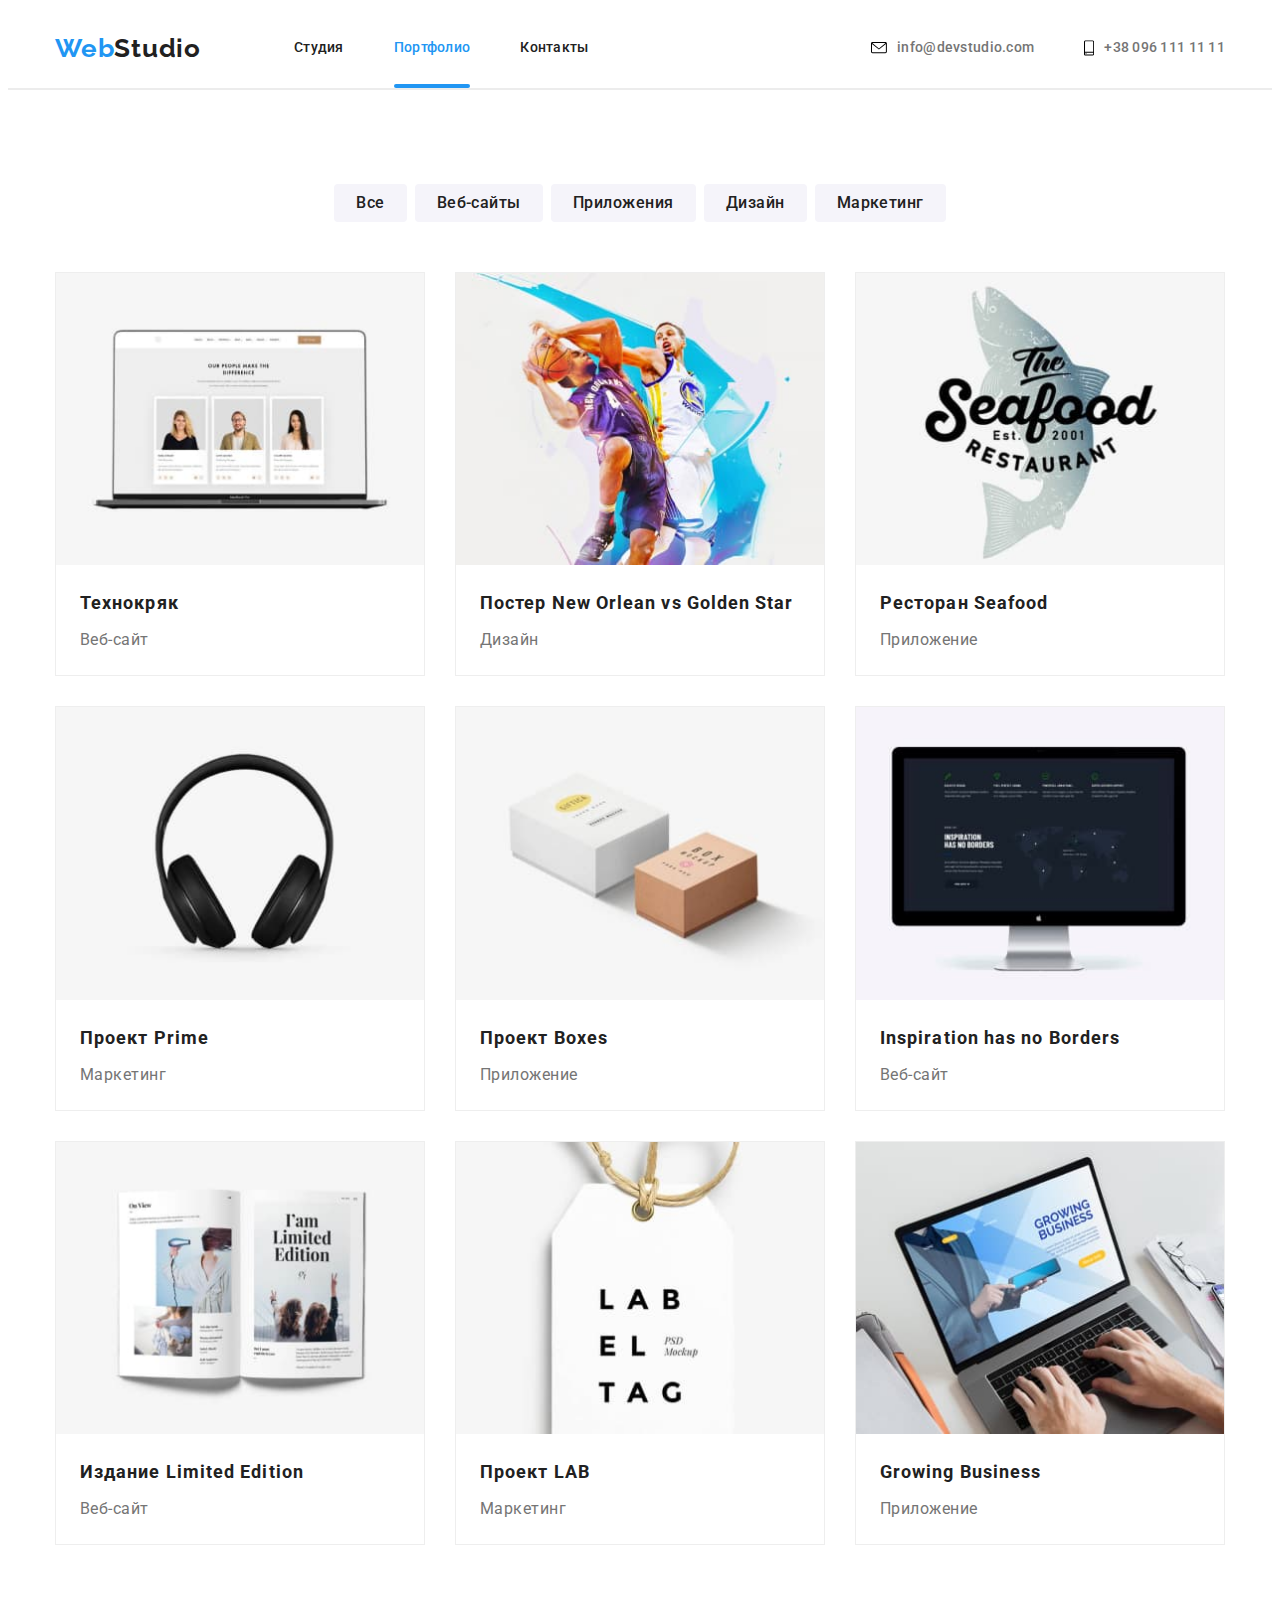
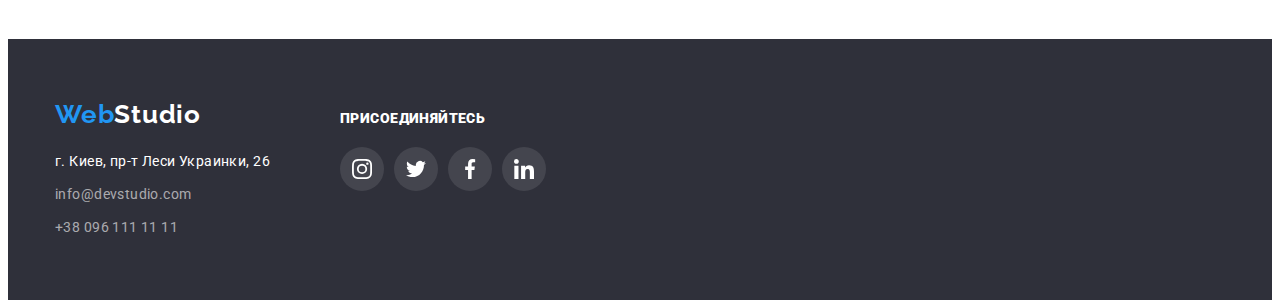
==== portfolio.html @ 7e3b8bc2 "Homework-05 copy" ====
<!DOCTYPE html>
<html lang="ru">
<head>
    <meta charset="UTF-8">
    <meta name="viewport" content="width=device-width, initial-scale=1.0">
    <link href="https://fonts.googleapis.com/css2?family=Raleway:wght@700&family=Roboto:wght@400;500;700;900&display=swap" rel="stylesheet">
    <link rel="stylesheet" href="https://cdnjs.cloudflare.com/ajax/libs/modern-normalize/1.0.0/modern-normalize.min.css" integrity="sha512-ISS7cAi1PEhQ8jnbJpJZMd29NlhNj4AWYyLOSp2CE/CsHxTCu+r+t0D2yoJudVrd0/8fTVPUVDzY5Tvli75u/g==" crossorigin="anonymous" />
    <link rel="stylesheet" href="./css/styles.css">
    <title>WebStudio</title>
</head>
<body>
    <header>
        <div class="container header">
            <nav class="nav">
                    <a href="./index.html" class="logo">Web<span class="logo-header">Studio</span></a>
                <ul class="list site-nav">
                    <li>
                        <a href="./index.html" class="nav-link">Студия</a>
                    </li>
                    <li>
                        <a href="./portfolio.html" class="nav-link current">Портфолио</a>
                    </li>
                    <li>
                        <a href="#contacts" class="nav-link">Контакты</a>
                    </li>
                </ul>
            </nav>
    
            <ul class="list contacts">
                <li>
                    <a href="mailto:info@devstudio.com" class="contacts-header">
                        <svg class="icon-contacts" width="16" height="12">
                            <use href="./imeges/icons/sprite.svg#icon-envelope"></use>
                        </svg>
                        info@devstudio.com
                    </a>
                </li>
                <li>
                    <a href="tel:+380961111111" class="contacts-header">
                        <svg class="icon-contacts" width="10" height="16">
                            <use href="./imeges/icons/sprite.svg#icon-smartphone"></use>
                        </svg>
                        +38 096 111 11 11
                    </a>
                </li>
            </ul>
        </div>
    </header>
        <span class="line"></span>
    <main>
        <div class="container">
                <h1 class="visually-hidden">Портфолио</h1>
            <ul class="list filter">
                <li>
                    <button type="button" class="btn">Все</button>
                </li>
                <li>
                    <button type="button" class="btn">Веб-сайты</button>
                </li>
                <li>
                    <button type="button" class="btn">Приложения</button>
                </li>
                <li>
                    <button type="button" class="btn">Дизайн</button>
                </li>
                <li>
                    <button type="button" class="btn">Маркетинг</button>
                </li>
            </ul>
        </div>

        <section class="portfolio-section">
            <div class="container">
                <h2 class="visually-hidden">Примеры наших работ</h2>

                <ul class="list portfolio">
                    <li class="portfolio-list">
                        <a class="portfolio-link" href="">
                            <div class="portfolio-thumb">
                                <img src="./imeges/portfolio/img-1.jpg" width="370" height="294" alt="Страница сайта на ноутбуке">  
                                <div class="portfolio-overlay">
                                    <p class="hidden-text">Технокряк это современная площадка распространения коронавируса. Компании используют эту платформу для цифрового шпионажа и атак на защищённые сервера конкурентов.</p>
                                </div>
                            </div> 
                            <h3 class="examples">Технокряк</h3>
                            <p class="examples-item">Веб-сайт</p>
                        </a>
                    </li>

                    <li class="portfolio-list">
                        <a class="portfolio-link" href="">
                            <div class="portfolio-thumb">
                                <img src="./imeges/portfolio/img-2.jpg" width="370" height="294" alt="Два баскетболиста с мячом">
                                <div class="portfolio-overlay">
                                    <p class="hidden-text">Технокряк это современная площадка распространения коронавируса. Компании используют эту платформу для цифрового шпионажа и атак на защищённые сервера конкурентов.</p>
                                </div>
                            </div>
                            <h3 class="examples">Постер New Orlean vs Golden Star</h3>
                            <p class="examples-item">Дизайн</p>
                        </a>
                    </li>

                    <li class="portfolio-list">
                        <a class="portfolio-link" href="">
                            <div class="portfolio-thumb">
                                <img src="./imeges/portfolio/img-3.jpg" width="370" height="294" alt="Логотип ресторана - название на фоне рыбы">
                                <div class="portfolio-overlay">
                                    <p class="hidden-text">Технокряк это современная площадка распространения коронавируса. Компании используют эту платформу для цифрового шпионажа и атак на защищённые сервера конкурентов.</p>
                                </div>
                            </div>
                            <h3 class="examples">Ресторан Seafood</h3>
                            <p class="examples-item">Приложение</p>
                        </a>
                    </li>

                    <li class="portfolio-list">
                        <a class="portfolio-link" href="">
                            <div class="portfolio-thumb">
                                <img src="./imeges/portfolio/img-4.jpg" width="370" height="294" alt="Наушники">
                                <div class="portfolio-overlay">
                                    <p class="hidden-text">Технокряк это современная площадка распространения коронавируса. Компании используют эту платформу для цифрового шпионажа и атак на защищённые сервера конкурентов.</p>
                                </div>
                            </div>
                            <h3 class="examples">Проект Prime</h3>
                            <p class="examples-item">Маркетинг</p>
                        </a>
                    </li>

                    <li class="portfolio-list">
                        <a class="portfolio-link" href="">
                            <div class="portfolio-thumb">
                                <img src="./imeges/portfolio/img-5.jpg" width="370" height="294" alt="Две коробки">
                                <div class="portfolio-overlay">
                                    <p class="hidden-text">Технокряк это современная площадка распространения коронавируса. Компании используют эту платформу для цифрового шпионажа и атак на защищённые сервера конкурентов.</p>
                                </div>
                            </div>
                            <h3 class="examples">Проект Boxes</h3>
                            <p class="examples-item">Приложение</p>
                        </a>
                    </li>

                    <li class="portfolio-list">
                        <a class="portfolio-link" href="">
                            <div class="portfolio-thumb">
                                <img src="./imeges/portfolio/img-6.jpg" width="370" height="294" alt="Монитор компьютера">
                                <div class="portfolio-overlay">
                                    <p class="hidden-text">Технокряк это современная площадка распространения коронавируса. Компании используют эту платформу для цифрового шпионажа и атак на защищённые сервера конкурентов.</p>
                                </div>
                            </div>
                            <h3 class="examples">Inspiration has no Borders</h3>
                            <p class="examples-item">Веб-сайт</p>
                        </a>
                    </li>

                    <li class="portfolio-list">
                        <a class="portfolio-link" href="">
                            <div class="portfolio-thumb">
                                <img src="./imeges/portfolio/img-7.jpg" width="370" height="294" alt="Страницы журнала">
                                <div class="portfolio-overlay">
                                    <p class="hidden-text">Технокряк это современная площадка распространения коронавируса. Компании используют эту платформу для цифрового шпионажа и атак на защищённые сервера конкурентов.</p>
                                </div>
                            </div>
                            <h3 class="examples">Издание Limited Edition</h3>
                            <p class="examples-item">Веб-сайт</p>
                        </a>
                    </li>

                    <li class="portfolio-list">
                        <a class="portfolio-link" href="">
                            <div class="portfolio-thumb">
                                <img src="./imeges/portfolio/img-8.jpg" width="370" height="294" alt="Ярлык">
                                <div class="portfolio-overlay">
                                    <p class="hidden-text">Технокряк это современная площадка распространения коронавируса. Компании используют эту платформу для цифрового шпионажа и атак на защищённые сервера конкурентов.</p>
                                </div>
                            </div>
                            <h3 class="examples">Проект LAB</h3>
                            <p class="examples-item">Маркетинг</p>
                        </a>
                    </li>

                    <li class="portfolio-list">
                        <a class="portfolio-link" href="">
                            <div class="portfolio-thumb">
                                <img src="./imeges/portfolio/img-9.jpg" width="370" height="294" alt="Открытый ноутбук, руки на клавиатуре">
                                <div class="portfolio-overlay">
                                    <p class="hidden-text">Технокряк это современная площадка распространения коронавируса. Компании используют эту платформу для цифрового шпионажа и атак на защищённые сервера конкурентов.</p>
                                </div>
                            </div>
                            <h3 class="examples">Growing Business</h3>
                            <p class="examples-item">Приложение</p>
                        </a>
                    </li>
                </ul>
            </div>
        </section>
    </main>

    <footer id="contacts" class="footer">
        <div class="container footer-flexbox">
            <div class="address-container">
                <a href="./index.html" class="logo">Web<span class="logo-footer">Studio</span></a>
                <address class="address-flexbox">
                    <p class="address">г. Киев, пр-т Леси Украинки, 26</p>
                    <a href="mailto:info@devstudio.com" class="contacts-footer">info@devstudio.com</a>
                    <a href="tel:+380961111111" class="contacts-footer">+38 096 111 11 11</a>
                </address>
            </div>
        
            <div class="join-container">
                <p class="join">Присоединяйтесь</p>
                <ul class="list social">
                    <li>
                        <a href="" class="our-social-links">
                            <svg class="social-icons">
                                <use href="./imeges/icons/sprite.svg#icon-instagram"></use>
                            </svg>
                        </a>
                    </li>
                    <li>
                        <a href="" class="our-social-links">
                            <svg class="social-icons">
                                <use href="./imeges/icons/sprite.svg#icon-twitter"></use>
                            </svg>
                        </a>
                    </li>
                    <li>
                        <a href="" class="our-social-links">
                            <svg class="social-icons">
                                <use href="./imeges/icons/sprite.svg#icon-facebook"></use>
                            </svg>
                        </a>
                    </li>
                    <li>
                        <a href="" class="our-social-links">
                            <svg class="social-icons">
                                <use href="./imeges/icons/sprite.svg#icon-linkedin"></use>
                            </svg>
                        </a>
                    </li>
                </ul>
            </div>
        </div>
    </footer>
    
</body>
</html>
---- css/styles.css ----
/* BACKGROUND: 
main color #FFFFFF
butt0n + team section bg color #F5F4FA 
header #FFFFFF
footer (secondary bg color) #2F303A */

/* TEXT COLOR: */
/* main title color #212121 */
/* main text (p) color #757575 */
/* accent & hover effect #2196F3 */
/* h1 title + buttom text #FFFFFF */
/* footer text primary color #FFFFFF 
    secondary text color rgba(255, 255, 255, 0.6) */

    html {
        box-sizing: border-box;
    }

    *,
    *::before,
    *::after {
        box-sizing: inherit;
    }

    img {
        display: inline-block;
        max-width: 100%;
        height: auto;
    }

    h1,
    h2,
    h3,
    p {
      margin-top: 0;
    }

    a {
        text-decoration: none;
    }



    :root {
        --primary-text-color: #757575;
        --title-text-color: #212121;
        --accent-color: #2196F3;
        --primary-bg-color: #FFFFFF;
        --secondary-bg-color: #2F303A;
        --primary-button-color: #F5F4FA;

    }

    body {
        background-color: var(--primary-bg-color);
        color: var(--primary-text-color);
    }

    img {
        display: block;
        max-width: 100%;
        height: auto;
    }

    .list {
        padding: 0px;
        margin: 0px;
        list-style: none;
    }

    .visually-hidden {
        position: absolute !important;
        clip: rect(1px 1px 1px 1px);
        clip: rect(1px, 1px, 1px, 1px);
        padding:0 !important;
        border:0 !important;
        height: 1px !important; 
        width: 1px !important; 
        overflow: hidden;
    }

    .logo {
        font-family: Raleway, sans-serif;
        font-weight: 700;
        font-size: 26px;
        line-height: 1.19;
        letter-spacing: 0.03em;
        color: var(--accent-color);
        text-decoration: none;
    }

    .logo-header {
        font-family: Raleway, sans-serif;
        font-weight: 700;
        font-size: 26px;
        line-height: 1.19;
        letter-spacing: 0.03em;
        color: var(--title-text-color);
        text-decoration: none;
    }

    .hero-btn {
        display: inline-block;
        border-radius: 4px;
        padding: 10px 32px;
        border: 0px;
        min-width: 200px;
        box-shadow: 0px 4px 4px rgba(0, 0, 0, 0.15);

        font-family: Roboto, sans-serif;
        font-weight: 700;
        font-size: 16px;
        line-height: 1.875;
        text-align: center;
        letter-spacing: 0.06em;

        background-color: var(--accent-color);
        color: #FFFFFF;
        cursor: pointer;
    }

    .btn {
        border-radius: 4px;
        padding: 6px 22px;
        border: 0px;

        font-family: Roboto, sans-serif;
        font-weight: 500;
        font-size: 16px;
        line-height: 1.62;
        text-align: center;
        letter-spacing: 0.03em;

        background-color: var(--primary-button-color);
        color: var(--title-text-color);
        cursor: pointer;

        transition-property: background-color, color;
        transition-duration: 250ms;
        transition-timing-function: cubic-bezier(0.4, 0, 0.2, 1);
    } 

    .btn:hover,
    .btn:focus {
        background-color: var(--accent-color);
        color: #FFFFFF;
    }

    h1 {
        color: #FFFFFF;
    }

    .container {
        width: 1200px;
        margin-left: auto;
        margin-right: auto;
        padding-left: 15px;
        padding-right: 15px;
    }

    .feature-section {
        padding-top: 94px;
        padding-bottom: 94px;
    }

    .feature {
        margin-bottom: 10px;

        font-family: Roboto, sans-serif;
        font-weight: 700;
        font-size: 14px;
        line-height: 1.14;
        letter-spacing: 0.03em;
        text-transform: uppercase;
        color: var(--title-text-color);
    }

    .feature-text {
        margin-bottom: 0px;
        width: 270px;

        font-family: Roboto, sans-serif;
        font-weight: 400;
        font-size: 14px;
        line-height: 1.71;
        letter-spacing: 0.03em;
    }

    .feature-flexbox {
        display: flex;
    }

    .feature-flexbox li:not(:last-child) {
        margin-right: 30px;
    }

    .feature-item::before {
        content: '';
        display: block;
        height: 120px;
        margin-bottom: 30px;
        background-color: var(--primary-button-color);
        border-radius: 4px;
        background-repeat: no-repeat;
        background-position: center;
    }

    .icon-antenna::before {
        background-image: url(../imeges/icons/antenna.svg);
    }

    .icon-clock::before {
        background-image: url(../imeges/icons/clock.svg);
    }

    .icon-diagram::before {
        background-image: url(../imeges/icons/diagram.svg);
    }

    .icon-astronaut::before {
        background-image: url(../imeges/icons/astronaut.svg);
    }

    .specialization-section {
        padding-bottom: 94px;
    }

    .specialization {
        display: flex;
    }

    .specialization li:not(:last-child) {
        margin-right: 30px;
    }

    .specialization-list {
        position: relative;
    }

    .specialization-title {
        position: absolute;
        left: 0;
        bottom: 0;
        width: 100%;
        padding-top: 27px;
        padding-bottom: 27px;
        margin: 0;

        display: block;
        text-align: center;

        font-family: Roboto, sans-serif;
        font-weight: 700;
        font-size: 14px;
        line-height: 1.14;
        letter-spacing: 0.03em;
        text-transform: uppercase;

        color: var(--primary-bg-color);
        background-color: rgba(47, 48, 58, 0.8);
    }

    .section-title {
        margin-bottom: 50px;

        font-family: Roboto, sans-serif;
        font-weight: 700;
        font-size: 36px;
        line-height: 1.167;
        text-align: center;
        letter-spacing: 0.03em;
        color: var(--title-text-color);
    }

    .team {
        margin-top: 30px;
        margin-bottom: 10px;

        font-family: Roboto, sans-serif;
        font-weight: 500;
        font-size: 16px;
        line-height: 1.187;
        text-align: center;
        letter-spacing: 0.03em;
        color: var(--title-text-color);
    }

    .team-item {
        margin-bottom: 16px;

        font-family: Roboto, sans-serif;
        font-weight: 400;
        font-size: 16px;
        line-height: 1.187;
        text-align: center;
        letter-spacing: 0.03em;
    }

    .team-flexbox {
        display: flex;
    }

    .team-flexbox > li:not(:last-child) {
        margin-right: 30px;
    }

    .team-list {
        box-shadow: 0px 1px 3px rgba(0, 0, 0, 0.12), 
                    0px 1px 1px rgba(0, 0, 0, 0.14), 
                    0px 2px 1px rgba(0, 0, 0, 0.2);
        border-radius: 0px 0px 4px 4px;
        background: #FFFFFF;
    }

    .social {
        display: flex;
        justify-content: center;
        padding-bottom: 30px;
    }
    
    .social-links {
        display: flex;
        width: 44px;
        height: 44px;
        justify-content: center;
        align-items: center;

        border-radius: 50%;
        fill: #AFB1B8;
        background-color: var(--primary-bg-color);

        transition-property: background-color;
        transition-duration: 250ms;
        transition-timing-function: cubic-bezier(0.4, 0, 0.2, 1);
    }

    .social-icons {
        width: 20px;
        height: 20px;

        transition-property: fill;
        transition-duration: 250ms;
        transition-timing-function: cubic-bezier(0.4, 0, 0.2, 1);
    }

    .social > li:not(:last-child) {
        margin-right: 10px;
    }

    .social-links:hover .social-icons,
    .social-links:focus .social-icons {
        fill: var(--primary-bg-color);
    }

    .social-links:hover,
    .social-links:focus {
        background-color: var(--accent-color);
    }
  

    .hero-section {
        padding-top: 200px;
        padding-bottom: 200px;


        /* background-color: var(--secondary-bg-color); */
        text-align: center;
    }
    
    .overlay {
        max-width: 1600px;
        height: 600px;
        margin-left: auto;
        margin-right: auto;

        background-image: linear-gradient(
            to right, 
            rgba(47, 48, 58, 0.4), 
            rgba(47, 48, 58, 0.4)
            ), 
            url(../imeges/hero-img.jpg);
        background-repeat: no-repeat;
        background-position: center;
        background-size: cover;
    }

    .hero-title {
        margin-bottom: 30px;

        font-family: Roboto, sans-serif;
        font-weight: 900;
        font-size: 44px;
        line-height: 1.36;
        letter-spacing: 0.06em;
        text-transform: uppercase;
    }

    .hero {
        max-width: 696px;
        margin-left: auto;
        margin-right: auto;
    }

    .section-team {
        padding-top: 94px;
        padding-bottom: 94px;
        
        background-color: #F5F4FA;
    }

    /* Header */

    .nav {
        display: flex;
        align-items: center;
    }

    .header {
        display: flex;
        align-items: center;
    }

    .site-nav {
        display: flex;
        margin-left: 93px;
    }

    .site-nav li:not(:last-child) {
        margin-right: 50px;
    }

    .nav-link {
        position: relative;
        display: block;
        padding-top: 32px;
        padding-bottom: 32px;

        font-family: Roboto, sans-serif;
        font-weight: 500;
        font-size: 14px;
        line-height: 1.14;
        letter-spacing: 0.02em;
        text-decoration: none;
        color: var(--title-text-color);

        transition-property: color;
        transition-duration: 250ms;
        transition-timing-function: cubic-bezier(0.4, 0, 0.2, 1);
    }

    .nav-link:focus,
    .nav-link:hover {
        color: var(--accent-color);
    }

    /* Current page */
    
    .nav-link.current {
        color: var(--accent-color);
    }
    
    .nav-link::after,
    .nav-link::after,
    .current::after {
        position: absolute;
        bottom: 0;
        width: 100%;
        height: 4px;

        content: '';
        display: block;
        border-radius: 2px;
        background-color: var(--accent-color);

        /* transition-property: opacity;
        transition-duration: 250ms;
        transition-timing-function: cubic-bezier(0.4, 0, 0.2, 1); */

        opacity: 0;
    }

    /* .nav-link:focus::after,
    .nav-link:hover::after, */
    .current::after {
        opacity: 1;
    } 


    .contacts {
        display: flex;
        margin-left: auto;
    }

    .contacts li:not(:last-child) {
        margin-right: 50px;
    }

    .contacts-header {
        display: flex;
        padding-top: 32px;
        padding-bottom: 32px;
        align-items: center;

        font-family: Roboto, sans-serif;
        font-weight: 500;
        font-size: 14px;
        line-height: 1.14;
        letter-spacing: 0.02em;
        text-decoration: none;
        color: var(--primary-text-color);

        transition-property: color;
        transition-duration: 250ms;
        transition-timing-function: cubic-bezier(0.4, 0, 0.2, 1);
    }

    .icon-contacts {
        margin-right: 10px;

        transition-property: fill;
        transition-duration: 250ms;
        transition-timing-function: cubic-bezier(0.4, 0, 0.2, 1);
    }

    .contacts-header:hover,
    .contacts-header:focus {
        color: var(--accent-color);
    } 

    .contacts-header:hover .icon-contacts,
    .contacts-header:focus .icon-contacts {
        fill: var(--accent-color);
    }


    /* Clients section */

    .clients-section {
        padding-top: 94px;
        padding-bottom: 94px;
    }

    .clients-title {
        margin-bottom: 50px;

        font-family: Roboto, sans-serif;
        font-weight: 700;
        font-size: 36px;
        line-height: 1.167;
        letter-spacing: 0.03em;
        text-align: center;

        color: var(--title-text-color);
    }

    .clients-flexbox {
        display: flex;
    }

    .clients-link {
        display: flex;
        width: 170px;
        height: 90px;
        border: 1px solid #AFB1B8;
        box-sizing: border-box;
        border-radius: 4px;
        justify-content: center;
        align-items: center;

        transition-property: border-color;
        transition-duration: 250ms;
        transition-timing-function: cubic-bezier(0.4, 0, 0.2, 1);
    }

    .clients-icon {
        fill: #AFB1B8;

        transition-property: fill;
        transition-duration: 250ms;
        transition-timing-function: cubic-bezier(0.4, 0, 0.2, 1);
    }

    .clients-link:hover .clients-icon,
    .clients-link:focus .clients-icon {
        fill: var(--accent-color);
    }

    .clients-link:hover,
    .clients-link:focus {
        border-color: var(--accent-color);
    }

    .clients-flexbox > li:not(:last-child) {
        margin-right: 30px;
    }

    /* Footer */

    footer {
        background-color: var(--secondary-bg-color);
    }

    .footer {
        padding-top: 60px;
        padding-bottom: 60px;
    }

    address {
        font-style: normal;
    }

    .logo-footer {
        font-family: Raleway, sans-serif;
        font-weight: 700;
        font-size: 26px;
        line-height: 1.19;
        letter-spacing: 0.03em;
        text-decoration: none;
        color: #FFFFFF;
    }

    .address {
        margin-bottom: 9px;
        margin-top: 20px;

        font-family: Roboto, sans-serif;
        font-weight: 400;
        font-size: 14px;
        line-height: 1.71;
        letter-spacing: 0.03em;
        color: #FFFFFF;
    }

    .contacts-footer {
        font-family: Roboto, sans-serif;
        font-weight: 400;
        font-size: 14px;
        line-height: 1.71;
        text-decoration: none;
        letter-spacing: 0.03em;
        color: rgba(255, 255, 255, 0.6);
    }

    .address-flexbox {
        display: flex;
        flex-direction: column;
    }

    .contacts-footer + .contacts-footer { 
        margin-top: 9px;
    }

    .join {
        margin-bottom: 20px;

        font-family: Roboto, sans-serif;
        font-weight: 900;
        font-size: 14px;
        line-height: 1.14;
        letter-spacing: 0.03em;

        text-transform: uppercase;
        color: var(--primary-bg-color);
    }

    .our-social-links {
        display: flex;
        width: 44px;
        height: 44px;
        justify-content: center;
        align-items: center;

        border-radius: 50%;
        fill: var(--primary-bg-color);
        background-color: rgba(255, 255, 255, 0.1);

        transition-property: background-color;
        transition-duration: 250ms;
        transition-timing-function: cubic-bezier(0.4, 0, 0.2, 1);
    }

    .our-social-links:hover,
    .our-social-links:focus {
        background-color: var(--accent-color);
    }

    .footer-flexbox {
        display: flex;
    }

    .address-container {
        margin-right: 70px;
    }

    .join-container {
        padding-top: 12px;
    }

    .backdrop {
        position: fixed;
        left: 0;
        top: 0;
        width: 100%;
        height: 100%;
        background-color: rgba(0, 0, 0, 0.2);

        opacity: 1;
        transition: opacity 250ms cubic-bezier(0.4, 0, 0.2, 1);
    }

    .is-hidden {
        opacity: 0;
        pointer-events: none;
        /* visibility: hidden; */
    }

    .backdrop.is-hidden .modal {
        transform: translate(-50%, -50%) scale(0.9);
    }

    .modal {
        position: absolute;
        top: 50%;
        left: 50%;
        display: flex;

        min-width: 528px;
        min-height: 581px;
        background-color: var(--primary-bg-color);

        transform: translate(-50%, -50%) scale(1);
        transition: transform 250ms cubic-bezier(0.4, 0, 0.2, 1);
    }

    .btn-close {
        width: 30px;
        height: 30px;
        margin-left: auto;
        margin-right: 8px;
        margin-top: 8px;

        display: flex;
        justify-content: center;
        align-items: center;

        border: 1px solid rgba(0, 0, 0, 0.1);
        border-radius: 50%;
        background-color: var(--primary-bg-color);
        cursor: pointer;
    }

    /* ./Portfolio.html */

    .line {
        display: flex;
        border: 1px solid #ECECEC;
        flex-grow: 1;
    }

    .filter {
        display: flex;
        justify-content: center;
        padding-top: 94px;
        padding-bottom: 50px;
    }

    .filter li:not(:last-child) {
        margin-right: 8px;
    }

    .portfolio-section {
        padding-bottom: 94px;
    }

    .portfolio {
        display: flex;
        flex-wrap: wrap;
    }

    .portfolio-list {
        margin-right: 30px;
        margin-bottom: 30px;
        /* border: 1px solid #EEEEEE; */
        width: 370px;
        background: #FFFFFF;
    }

    .portfolio-list:nth-child(3n) {
        margin-right: 0px;
    }

    .portfolio-list:nth-last-child(-n +3) {
        margin-bottom: 0px;
    }

    .portfolio-link:hover,
    .portfolio-link:focus {
        box-shadow: 0px 1px 1px rgba(0, 0, 0, 0.12), 
                    0px 4px 4px rgba(0, 0, 0, 0.06), 
                    1px 4px 6px rgba(0, 0, 0, 0.16);
    }

    .portfolio-thumb {
        position: relative;
        overflow: hidden;
    }

    .hidden-text {
        position: absolute;
        left: 0;
        top: 50%;
        padding-left: 24px;
        padding-right: 24px;
        margin: 0;
        transform: translate(0, -50%);
        
        font-family: Roboto, sans-serif;
        font-weight: 400;
        font-size: 18px;
        line-height: 1.56;
        letter-spacing: 0.03em;

        color: var(--primary-bg-color);
    }

    .portfolio-overlay {
        position: absolute;
        width: 370px;
        height: 294px;
        top: 0;
        left: 0;
        background-color: rgba(33, 150, 243, 0.9);

        transform: translateY(100%);
        transition-property: transform;
        transition-duration: 250ms;
        transition-timing-function: cubic-bezier(0.4, 0, 0.2, 1);
    }

    .portfolio-link {
        display: block;
        border: 1px solid #EEEEEE;
    }

    .portfolio-link:hover .portfolio-overlay,
    .portfolio-link:focus .portfolio-overlay {
        transform: translateY(0);
    } 

    .examples {
        margin-top: 20px;
        margin-bottom: 4px;
        padding-left: 24px;
        padding-right: 24px;

        font-family: Roboto, sans-serif;
        font-weight: 700;
        font-size: 18px;
        line-height: 2;
        letter-spacing: 0.06em;
        color: var(--title-text-color);
    }

    .examples-item {
        padding-bottom: 20px;
        margin-bottom: 0px;
        padding-left: 24px;
        padding-right: 24px;

        font-family: Roboto, sans-serif;
        font-weight: 400;
        font-size: 16px;
        line-height: 1.87;
        letter-spacing: 0.03em;
        color: var(--primary-text-color);
    }
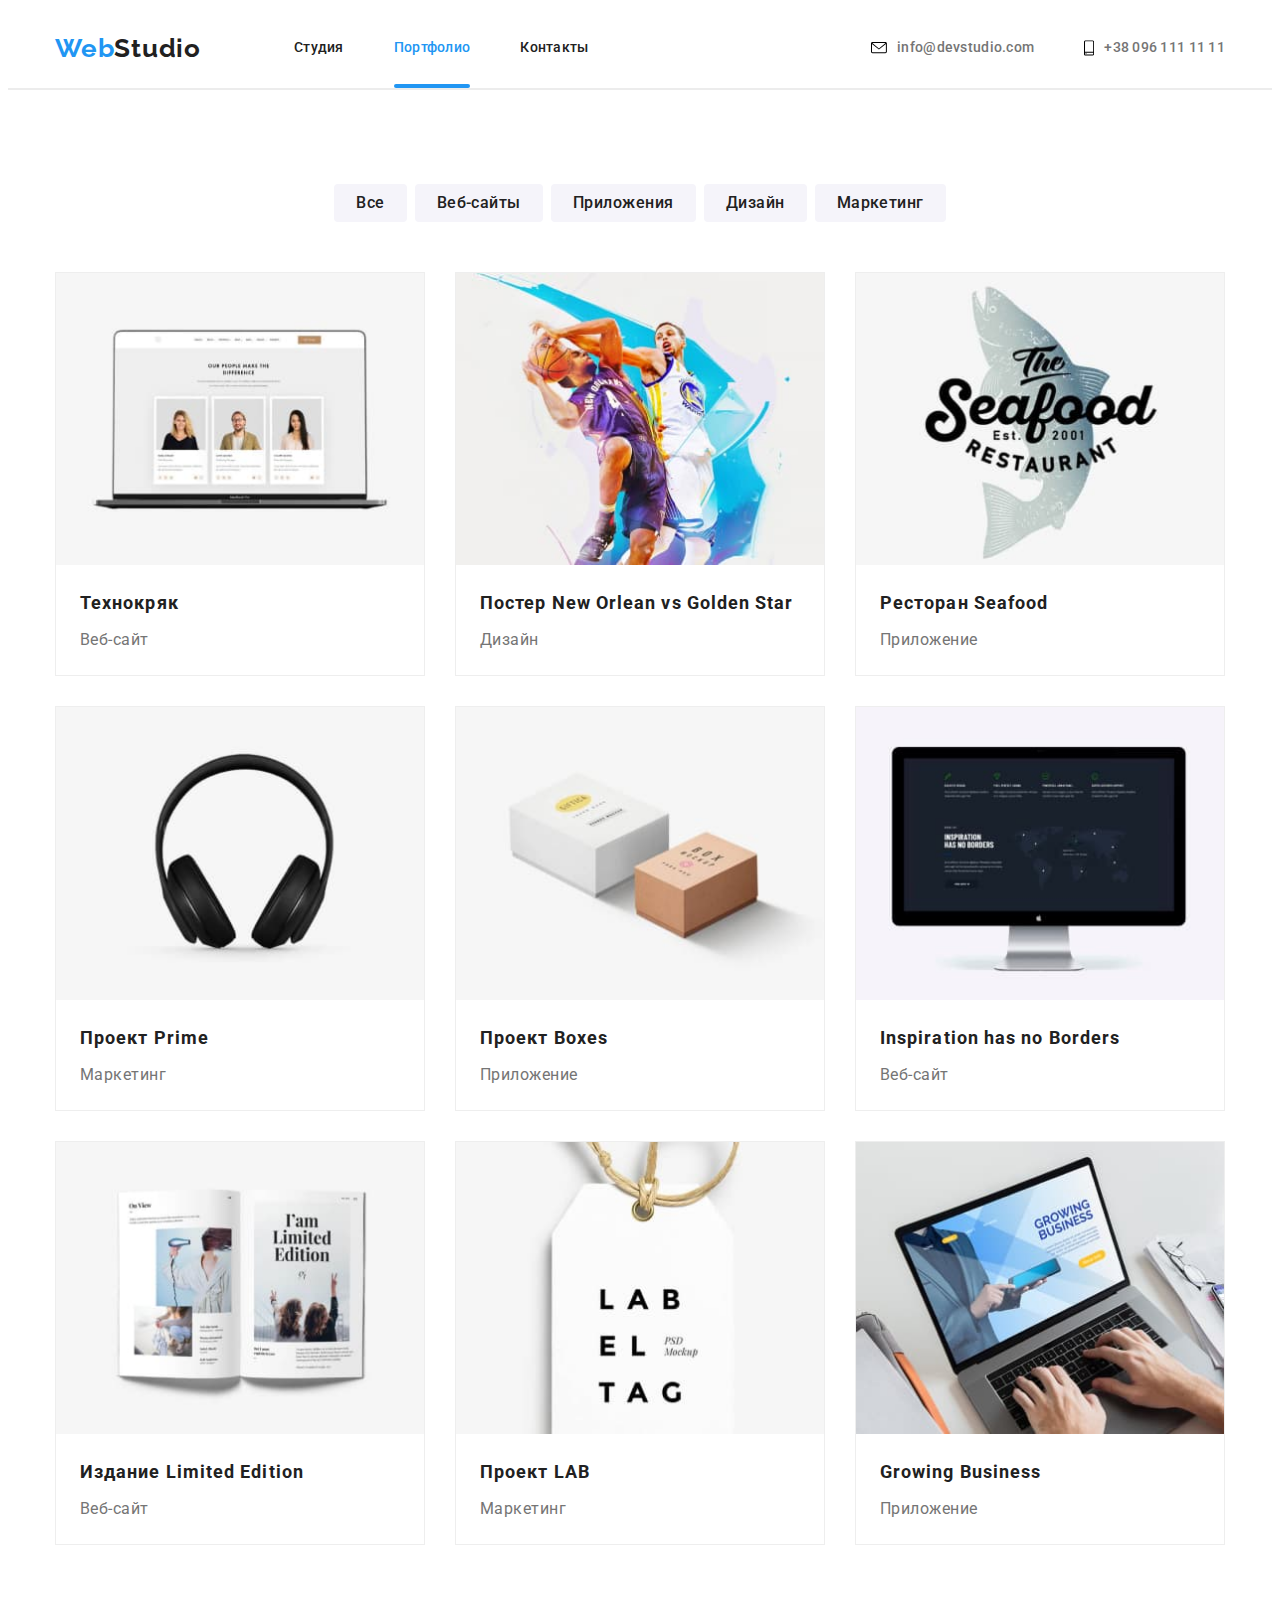
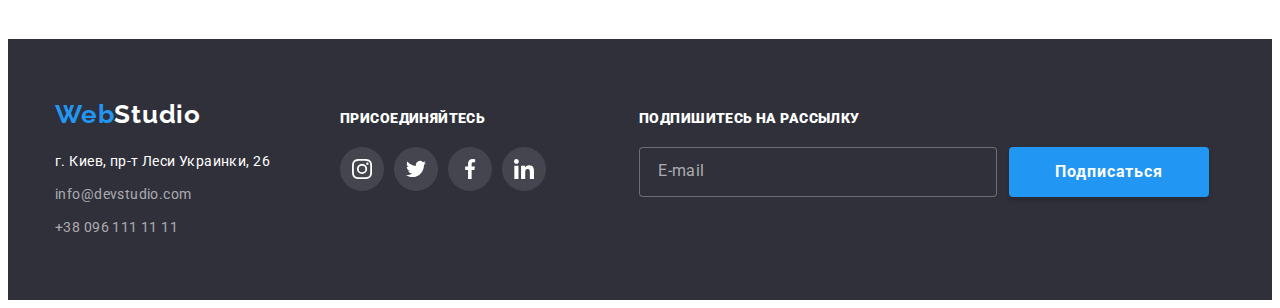
==== commit a1867caf: "Subscribe & modal forms were added" ====
--- a/portfolio.html
+++ b/portfolio.html
@@ -239,6 +239,15 @@
                     </li>
                 </ul>
             </div>
+
+            <div class="subscribe-container">
+                <p class="join">Подпишитесь на рассылку</p>
+                <div class="form-footer">
+                    <input type="email" placeholder="E-mail">
+                    <button class="subscribe-btn">Подписаться</button>
+                </div>
+            </div>
+            
         </div>
     </footer>
     
--- a/css/styles.css
+++ b/css/styles.css
@@ -694,7 +694,64 @@
 
     .join-container {
         padding-top: 12px;
-    }
+        margin-right: 93px;
+    }
+
+    .subscribe-container {
+        padding-top: 12px;
+    }
+
+    .subscribe-container input {
+        margin-right: 12px;
+        width: 358px;
+        height: 50px;
+        border-radius: 4px;
+        border: 1px solid rgba(255, 255, 255, 0.3);
+        background-color: var(--secondary-bg-color);
+    }
+
+    .subscribe-container input::placeholder {
+        padding-top: 15px;
+        padding-bottom: 15px;
+        padding-right: 16px;
+        padding-left: 16px;
+
+        font-family: Roboto, sans-serif;
+        font-weight: 400;
+        font-size: 16px;
+        line-height: 1.25;
+        letter-spacing: 0.03em;
+
+        color: rgba(255, 255, 255, 0.6);
+    }
+
+    .subscribe-btn {
+        padding-top: 10px;
+        padding-bottom: 10px;
+        margin: 0;
+        width: 200px;
+        height: 50px;
+        border: 0;
+        border-radius: 4px;
+
+        font-family: Roboto, sans-serif;
+        font-weight: 700;
+        font-size: 16px;
+        line-height: 1.87;
+        text-align: center;
+        letter-spacing: 0.06em;
+
+        color: var(--primary-bg-color);
+        background-color: var(--accent-color);
+        box-shadow: 0px 4px 4px rgba(0, 0, 0, 0.15);
+    }
+
+    .form-footer {
+        display: flex;
+        align-items: center;
+    }
+
+    /* Modal window */
 
     .backdrop {
         position: fixed;
@@ -748,6 +805,136 @@
         background-color: var(--primary-bg-color);
         cursor: pointer;
     }
+
+    .form {
+        width: 448px;
+        margin: 40px;;
+        outline: solid green 5px;
+        z-index: 1;
+    }
+
+    .form-field {
+        display: flex;
+        flex-direction: column;
+    }
+
+    .form-field + .form-field {
+        margin-top: 10px;
+    }
+
+    .form-field input {
+        margin: 0;
+        padding: 0;
+
+        border: 1px solid rgba(33, 33, 33, 0.2);
+        border-radius: 4px;
+    }
+
+    .form-field label {
+        margin: 0px 0px 4px 0px;
+        padding: 0;
+        
+        font-family: Roboto, sans-serif;
+        font-weight: 400;
+        font-size: 12px;
+        line-height: 1.167;
+        letter-spacing: 0.01em;
+
+        color: var(--primary-text-color);
+    }
+
+    .form-field textarea::placeholder {
+        padding-top: 12px;
+        padding-bottom: 12px;
+        padding-right: 16px;
+        padding-left: 16px;
+        
+        font-family: Roboto, sans-serif;
+        font-weight: 400;
+        font-size: 12px;
+        line-height: 1.167;
+        letter-spacing: 0.01em;
+
+        color: rgba(117, 117, 117, 0.5);
+    }
+
+    textarea {
+        resize: none;
+        border: 1px solid rgba(33, 33, 33, 0.2);
+        border-radius: 4px;
+    }
+
+    .form-text {
+        margin-bottom: 12px;
+        padding: 0;
+
+        font-family: Roboto;
+        font-weight: 700;
+        font-size: 20px;
+        line-height: 1.15;
+        text-align: center;
+        letter-spacing: 0.03em;
+
+        color: #212121;
+    }
+
+    .form-checkbox {
+        display: flex;
+        align-items: center;
+        margin-top: 20px;
+    }
+
+    .form-checkbox input[type='checkbox'] {
+        width: 16px;
+        height: 15px;
+        margin-right: 7px;
+    }
+
+    .form-checkbox label {
+        margin: 0;
+        padding: 0;
+
+        font-family: Roboto, sans-serif;
+        font-weight: 400;
+        font-size: 14px;
+        line-height: 1.71;
+        letter-spacing: 0.03em;
+
+        color: var(--primary-text-color);
+    }
+
+    .form-checkbox a {
+        text-decoration: underline;
+        color: var(--accent-color);
+    }
+
+    .form-submit {
+        display: flex;
+        justify-content: center;
+        margin-top: 30px;
+    }
+
+    .submit {
+        padding: 10px 55px 10px 56px;
+        margin: 0;
+        width: 200px;
+        height: 50px;
+        border: 0;
+        border-radius: 4px;
+
+        font-family: Roboto, sans-serif;
+        font-weight: 700;
+        font-size: 16px;
+        line-height: 1.87;
+        text-align: center;
+        letter-spacing: 0.06em;
+
+        color: var(--primary-bg-color);
+        background-color: var(--accent-color);
+        box-shadow: 0px 4px 4px rgba(0, 0, 0, 0.15);
+    }
+
+
 
     /* ./Portfolio.html */
 
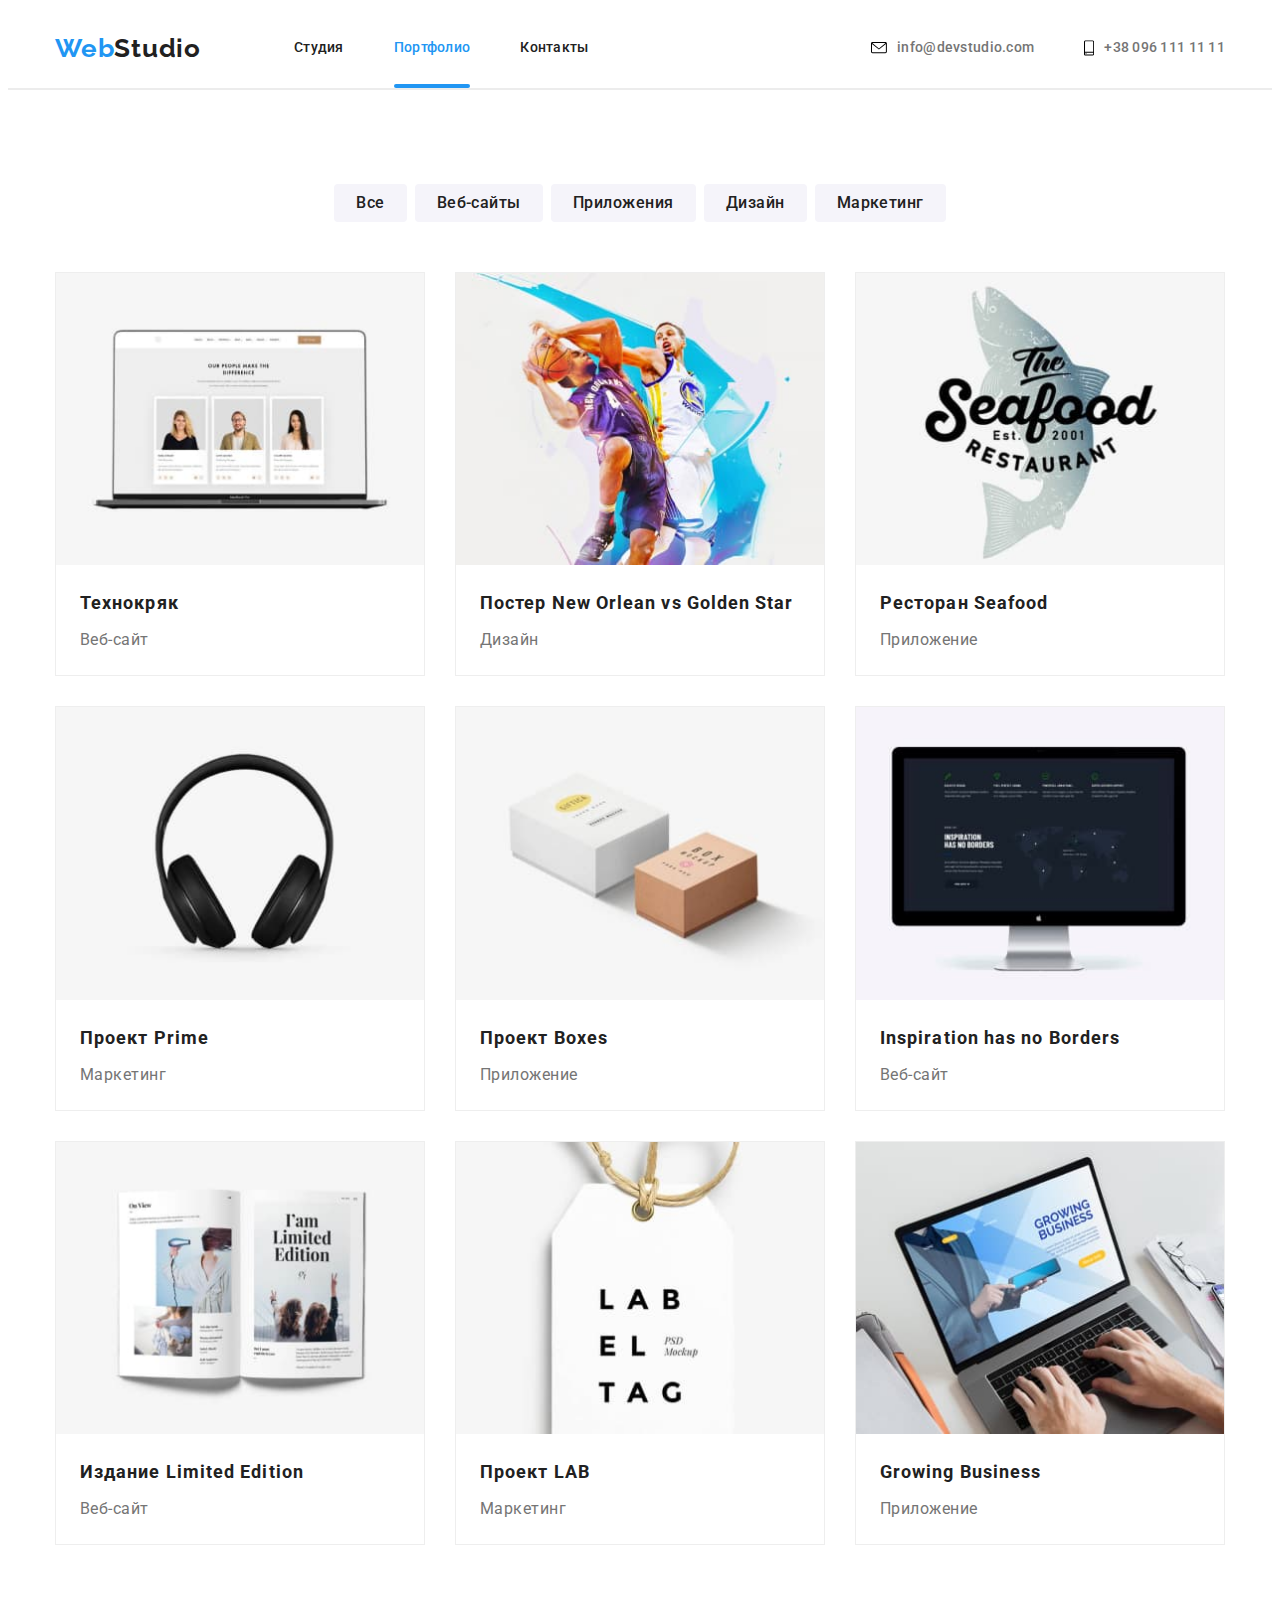
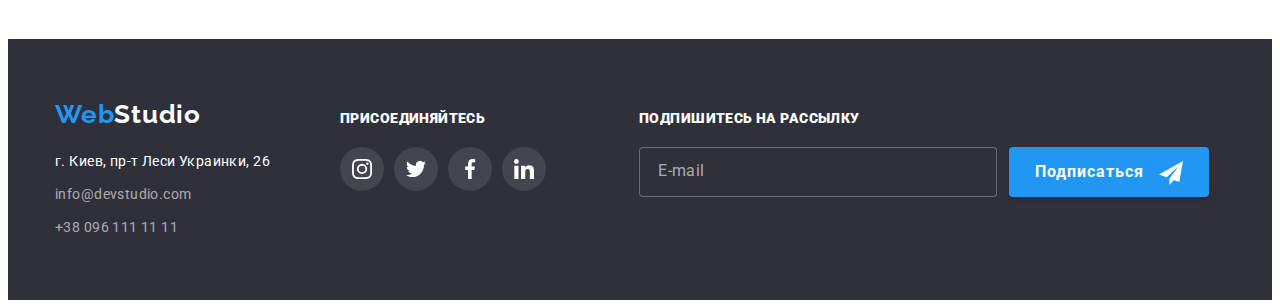
==== commit dbadeacf: "Forms stylization" ====
--- a/portfolio.html
+++ b/portfolio.html
@@ -243,8 +243,12 @@
             <div class="subscribe-container">
                 <p class="join">Подпишитесь на рассылку</p>
                 <div class="form-footer">
-                    <input type="email" placeholder="E-mail">
-                    <button class="subscribe-btn">Подписаться</button>
+                    <input type="email" name="e-mail" placeholder="E-mail">
+                    <button class="subscribe-btn">Подписаться
+                        <svg class="icon-send" width="24" height="24">
+                            <use href='./imeges/icons/sprite.svg#icon-send'></use>
+                        </svg>
+                    </button>
                 </div>
             </div>
             
--- a/css/styles.css
+++ b/css/styles.css
@@ -744,6 +744,12 @@
         color: var(--primary-bg-color);
         background-color: var(--accent-color);
         box-shadow: 0px 4px 4px rgba(0, 0, 0, 0.15);
+        cursor: pointer;
+    }
+
+    .icon-send {
+        margin-left: 10px;
+        vertical-align: middle;
     }
 
     .form-footer {
@@ -806,10 +812,19 @@
         cursor: pointer;
     }
 
+    .icon-close {
+        transition: fill 250ms cubic-bezier(0.4, 0, 0.2, 1);
+    }
+
+    .btn-close:hover .icon-close,
+    .btn-close:focus .icon-close {
+        fill: var(--accent-color);
+    }
+
     .form {
         width: 448px;
         margin: 40px;;
-        outline: solid green 5px;
+        /* outline: solid green 5px; */
         z-index: 1;
     }
 
@@ -825,6 +840,7 @@
     .form-field input {
         margin: 0;
         padding: 0;
+        height: 40px;
 
         border: 1px solid rgba(33, 33, 33, 0.2);
         border-radius: 4px;
@@ -860,6 +876,7 @@
 
     textarea {
         resize: none;
+        height: 120px;
         border: 1px solid rgba(33, 33, 33, 0.2);
         border-radius: 4px;
     }
@@ -881,6 +898,7 @@
     .form-checkbox {
         display: flex;
         align-items: center;
+        justify-content: center;
         margin-top: 20px;
     }
 
@@ -932,6 +950,7 @@
         color: var(--primary-bg-color);
         background-color: var(--accent-color);
         box-shadow: 0px 4px 4px rgba(0, 0, 0, 0.15);
+        cursor: pointer;
     }
 
 
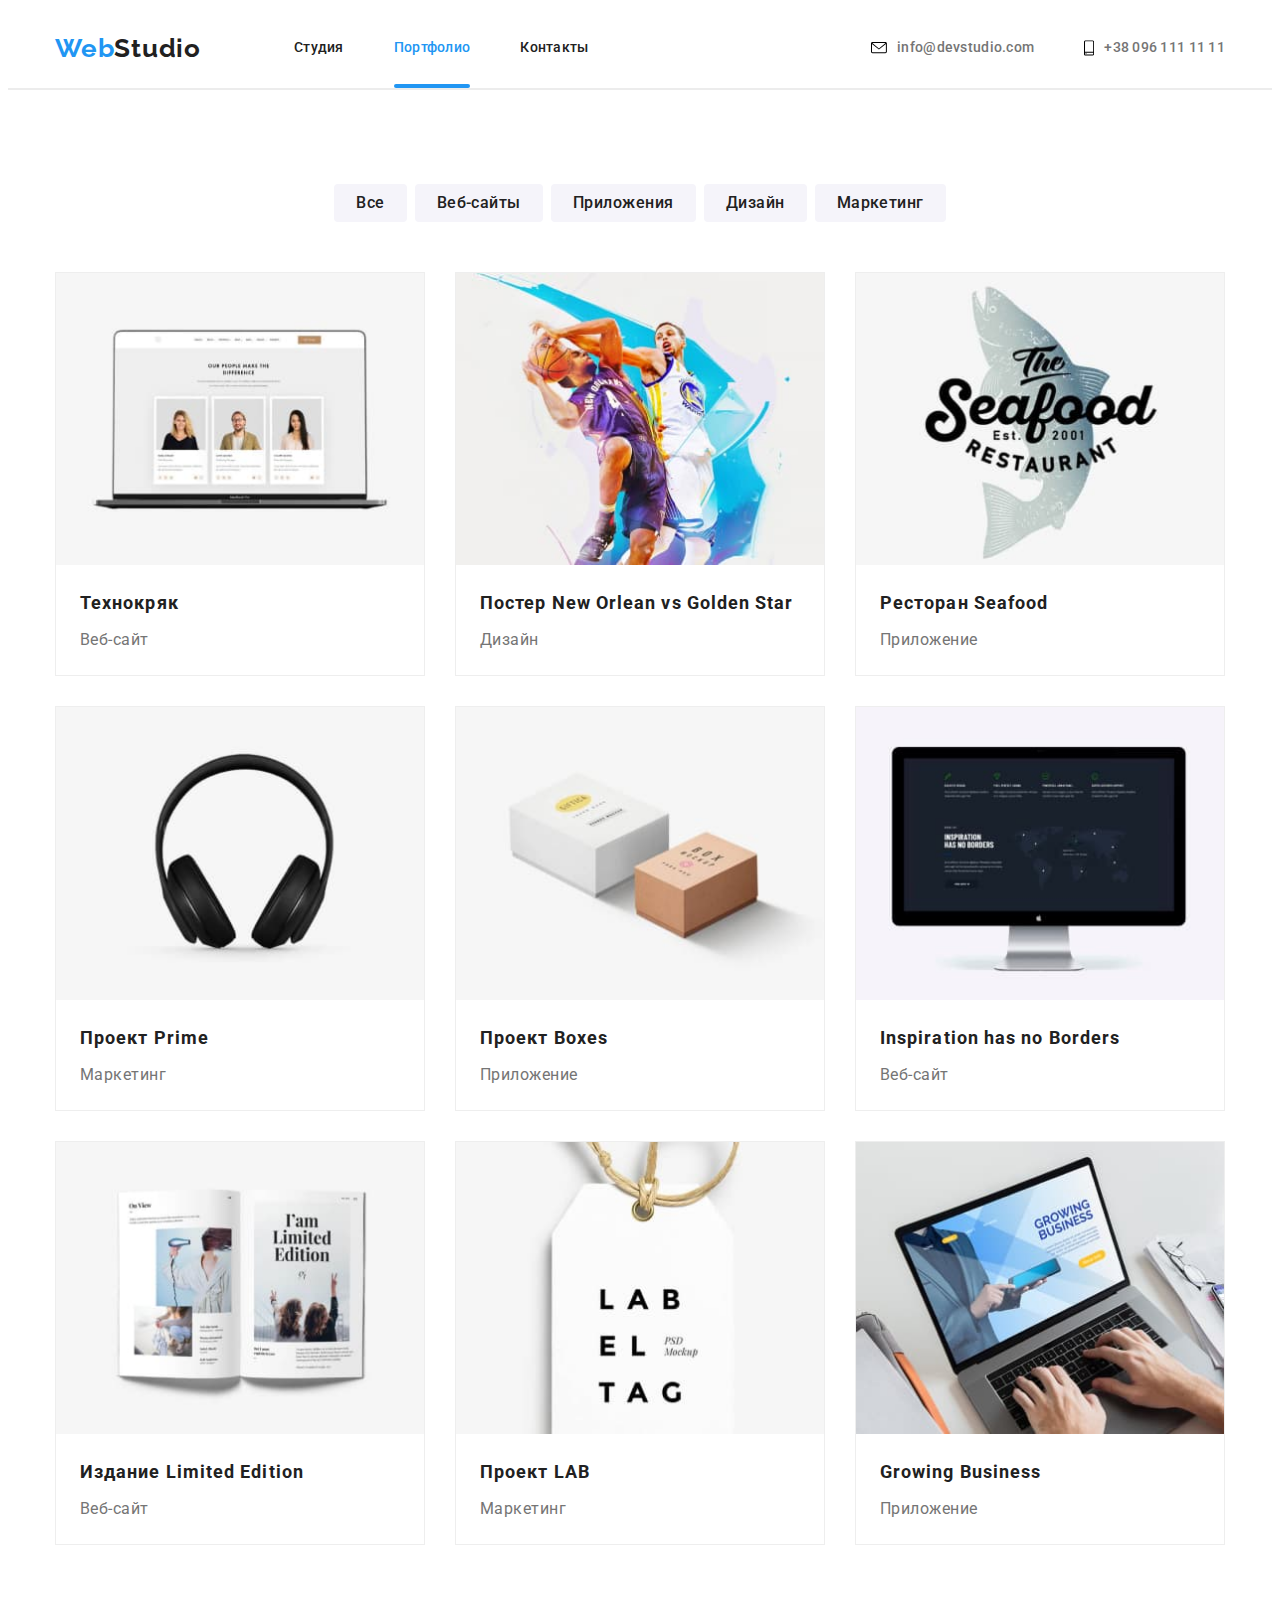
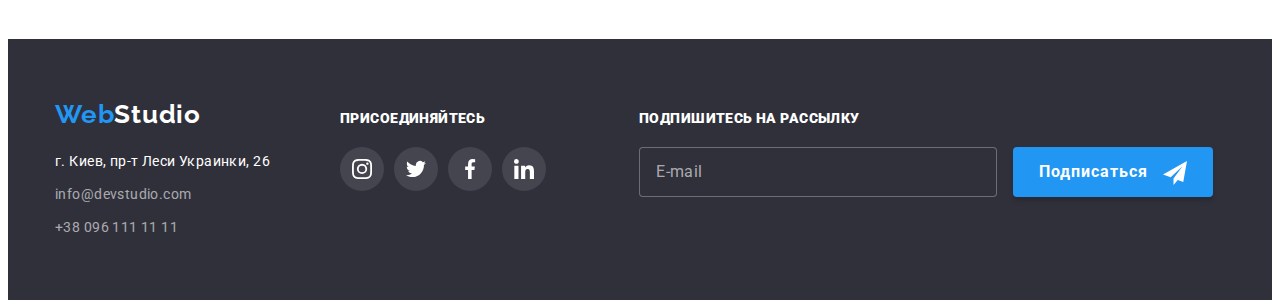
==== commit 844df172: "Fixed" ====
--- a/portfolio.html
+++ b/portfolio.html
@@ -243,12 +243,14 @@
             <div class="subscribe-container">
                 <p class="join">Подпишитесь на рассылку</p>
                 <div class="form-footer">
-                    <input type="email" name="e-mail" placeholder="E-mail">
-                    <button class="subscribe-btn">Подписаться
-                        <svg class="icon-send" width="24" height="24">
-                            <use href='./imeges/icons/sprite.svg#icon-send'></use>
-                        </svg>
-                    </button>
+                    <form>
+                        <input type="email" name="e-mail" placeholder="E-mail">
+                        <button class="subscribe-btn">Подписаться
+                            <svg class="icon-send" width="24" height="24">
+                                <use href='./imeges/icons/sprite.svg#icon-send'></use>
+                            </svg>
+                        </button>
+                    </form>
                 </div>
             </div>
             
--- a/css/styles.css
+++ b/css/styles.css
@@ -117,6 +117,16 @@
         background-color: var(--accent-color);
         color: #FFFFFF;
         cursor: pointer;
+
+        transition-property: background-color, color;
+        transition-duration: 250ms;
+        transition-timing-function: cubic-bezier(0.4, 0, 0.2, 1);
+    }
+
+    .hero-btn:hover,
+    .hero-btn:focus {
+        background-color: var(--primary-bg-color);
+        color: var(--accent-color);
     }
 
     .btn {
@@ -705,16 +715,26 @@
         margin-right: 12px;
         width: 358px;
         height: 50px;
-        border-radius: 4px;
-        border: 1px solid rgba(255, 255, 255, 0.3);
-        background-color: var(--secondary-bg-color);
-    }
-
-    .subscribe-container input::placeholder {
         padding-top: 15px;
         padding-bottom: 15px;
         padding-right: 16px;
         padding-left: 16px;
+
+        font-family: Roboto, sans-serif;
+        font-weight: 400;
+        font-size: 16px;
+        line-height: 1.25;
+        letter-spacing: 0.03em;
+
+        color: rgba(255, 255, 255, 0.6);
+
+        border-radius: 4px;
+        border: 1px solid rgba(255, 255, 255, 0.3);
+        background-color: var(--secondary-bg-color);
+    }
+
+    .subscribe-container input::placeholder {
+        padding: 0;
 
         font-family: Roboto, sans-serif;
         font-weight: 400;
@@ -745,11 +765,31 @@
         background-color: var(--accent-color);
         box-shadow: 0px 4px 4px rgba(0, 0, 0, 0.15);
         cursor: pointer;
+
+        transition-property: background-color, color;
+        transition-duration: 250ms;
+        transition-timing-function: cubic-bezier(0.4, 0, 0.2, 1);
     }
 
     .icon-send {
         margin-left: 10px;
         vertical-align: middle;
+
+        fill: var(--primary-bg-color);
+
+        transition-property: fill;
+        transition-duration: 250ms;
+        transition-timing-function: cubic-bezier(0.4, 0, 0.2, 1);
+    }
+
+    .subscribe-btn:hover,
+    .subscribe-btn:focus {
+        background-color: var(--primary-bg-color);
+        color: var(--accent-color);
+    }
+
+    .subscribe-btn:hover .icon-send {
+        fill: var(--accent-color);
     }
 
     .form-footer {
@@ -791,6 +831,11 @@
         min-height: 581px;
         background-color: var(--primary-bg-color);
 
+        box-shadow: 0px 1px 3px rgba(0, 0, 0, 0.12), 
+                    0px 1px 1px rgba(0, 0, 0, 0.14), 
+                    0px 2px 1px rgba(0, 0, 0, 0.2);
+        border-radius: 4px;
+
         transform: translate(-50%, -50%) scale(1);
         transition: transform 250ms cubic-bezier(0.4, 0, 0.2, 1);
     }
@@ -824,7 +869,6 @@
     .form {
         width: 448px;
         margin: 40px;;
-        /* outline: solid green 5px; */
         z-index: 1;
     }
 
@@ -838,32 +882,47 @@
     }
 
     .form-field input {
+        position: relative;
         margin: 0;
         padding: 0;
+        padding-left: 42px;
         height: 40px;
-
-        border: 1px solid rgba(33, 33, 33, 0.2);
-        border-radius: 4px;
-    }
-
-    .form-field label {
-        margin: 0px 0px 4px 0px;
-        padding: 0;
-        
+        width: 100%;
+
         font-family: Roboto, sans-serif;
         font-weight: 400;
         font-size: 12px;
         line-height: 1.167;
         letter-spacing: 0.01em;
 
+        border: 1px solid rgba(33, 33, 33, 0.2);
+        border-radius: 4px;
+
         color: var(--primary-text-color);
     }
 
-    .form-field textarea::placeholder {
-        padding-top: 12px;
-        padding-bottom: 12px;
-        padding-right: 16px;
-        padding-left: 16px;
+    /* @-webkit-keyframes autofill {
+        to {
+          color: var(--primary-text-color);
+          background: var(--primary-bg-color);
+        }
+      }
+      
+    .input:-webkit-autofill {
+        -webkit-animation-name: autofill;
+        -webkit-animation-fill-mode: both;
+      } */
+
+    /* .input:-webkit-autofill,
+    .input:-webkit-autofill:hover, 
+    .input:-webkit-autofill:focus, {
+        -webkit-text-fill-color: var(--primary-text-color);
+        -webkit-box-shadow: 0 0 0px 1000px var(--primary-bg-color) inset;
+    } */
+
+    .form-field label {
+        margin: 0;
+        padding: 0;
         
         font-family: Roboto, sans-serif;
         font-weight: 400;
@@ -871,14 +930,54 @@
         line-height: 1.167;
         letter-spacing: 0.01em;
 
+        color: var(--primary-text-color);
+    }
+
+    .form-name {
+        display: block;
+        margin-bottom: 4px;
+    }
+
+    .form-field textarea::placeholder {
+        padding: 0;
+        
+        font-family: Roboto, sans-serif;
+        font-weight: 400;
+        font-size: 12px;
+        line-height: 1.167;
+        letter-spacing: 0.01em;
+
         color: rgba(117, 117, 117, 0.5);
     }
 
     textarea {
         resize: none;
         height: 120px;
+        display: block;
+        width: 100%;
+
         border: 1px solid rgba(33, 33, 33, 0.2);
         border-radius: 4px;
+    }
+
+    .form-field textarea {
+        padding-top: 12px;
+        padding-bottom: 12px;
+        padding-left: 16px;
+        padding-right: 16px;
+
+        font-family: Roboto, sans-serif;
+        font-weight: 400;
+        font-size: 12px;
+        line-height: 1.167;
+        letter-spacing: 0.01em;
+
+        color: var(--primary-text-color);
+    }
+
+    textarea:focus {
+        outline: 0;
+        border-color: var(--accent-color);
     }
 
     .form-text {
@@ -902,11 +1001,11 @@
         margin-top: 20px;
     }
 
-    .form-checkbox input[type='checkbox'] {
+    /* .form-checkbox input[type='checkbox'] {
         width: 16px;
         height: 15px;
         margin-right: 7px;
-    }
+    } */
 
     .form-checkbox label {
         margin: 0;
@@ -951,8 +1050,90 @@
         background-color: var(--accent-color);
         box-shadow: 0px 4px 4px rgba(0, 0, 0, 0.15);
         cursor: pointer;
-    }
-
+
+        transition-property: background-color, color;
+        transition-duration: 250ms;
+        transition-timing-function: cubic-bezier(0.4, 0, 0.2, 1);
+    }
+
+    .submit:hover {
+        background-color: var(--primary-button-color);
+        color: var(--accent-color);
+    }
+
+    .form-input {
+        position: relative;
+    }
+
+    .icon-form {
+        position: absolute;
+        margin-left: 15px;
+        left: 0;
+        top: 50%;
+        transform: translateY(-50%);
+        }
+
+    .checkbox {
+        -webkit-appearance: none;
+        -moz-appearance: none;
+        appearance: none
+
+        position: absolute;
+    }
+
+
+    .checkbox-label {
+        display: flex;
+        justify-content: center;
+        align-items: center;
+    }
+
+    .custom-checkbox {
+        display: block;
+        width: 16px;
+        height: 15px;
+        margin-right: 7px;
+        background-image: url(../imeges/icons/check.svg);
+    }
+
+    .checkbox:checked + .custom-checkbox {
+        background-image: url(../imeges/icons/checked.svg);
+    }
+    
+
+    .input:focus + .icon-form {
+        fill: var(--accent-color);
+    }
+
+    .input:focus {
+        outline: 0;
+        border-color: var(--accent-color);
+    }
+
+    .input:hover {
+        cursor: pointer;
+    }
+
+
+
+    /* .checkbox-label::before {
+        content: '';
+        display: inline-block;
+        width: 16px;
+        height: 15px;
+        margin-right: 7px;
+        background-image: url(../imeges/icons/check.svg);
+    }
+
+    .checkbox:checked + .checkbox-label::before {
+        content: '';
+        display: inline-block;
+        width: 16px;
+        height: 15px;
+        margin-right: 7px;
+        background-image: url(../imeges/icons/checked.svg);
+        
+    } */
 
 
     /* ./Portfolio.html */
